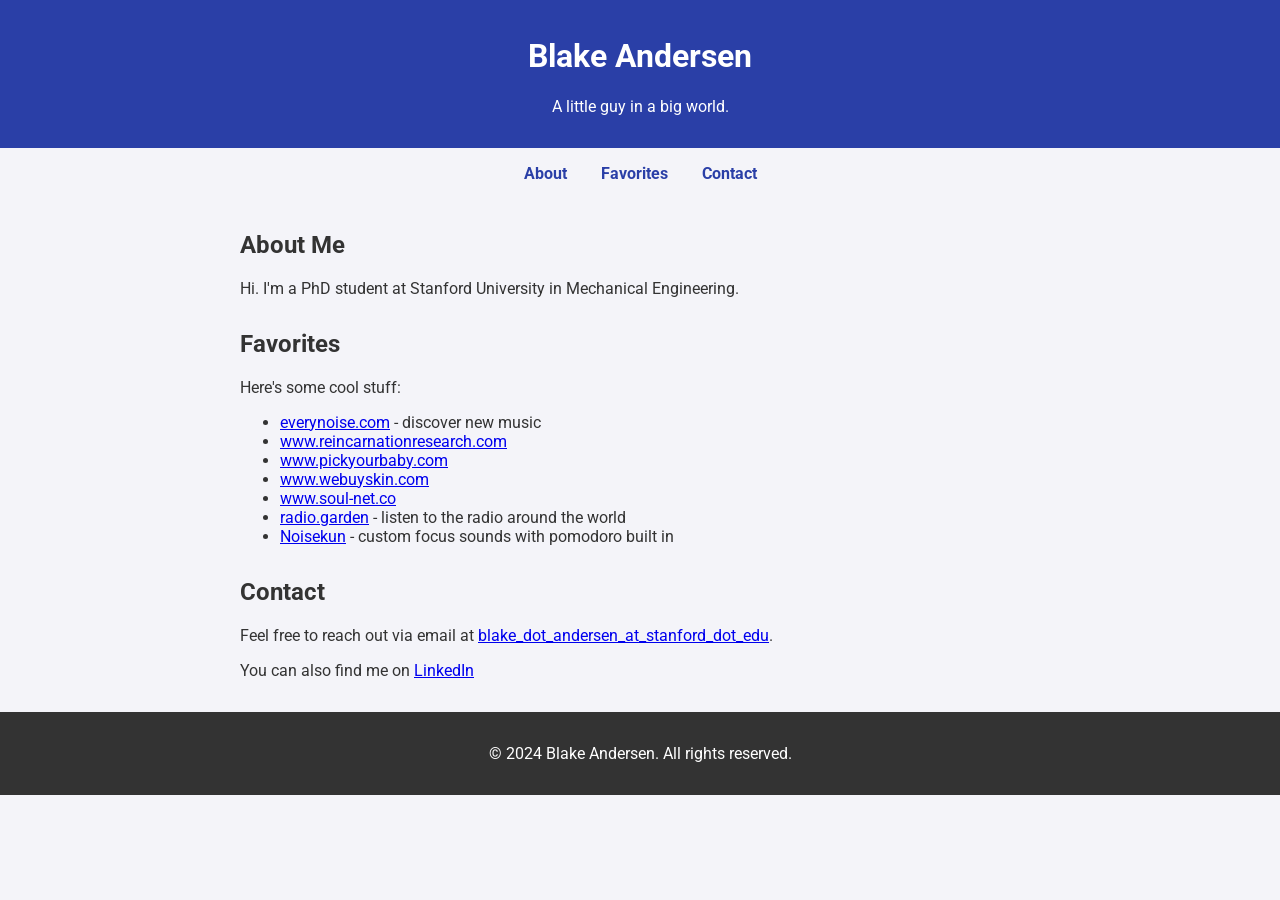
==== index.html @ a46c6d50 ":Merge branch 'main' of https://github.com/blandersen/blandersen.github.io" ====
<!DOCTYPE html>
<html lang="en">
<head>
    <meta charset="UTF-8">
    <meta name="viewport" content="width=device-width, initial-scale=1.0">
    <title>My Personal Website</title>
    <link href="https://fonts.googleapis.com/css2?family=Roboto:wght@400;700&display=swap" rel="stylesheet">
    <style>
        body {
            font-family: 'Roboto', sans-serif;
            margin: 0;
            padding: 0;
            background-color: #f4f4f9;
            color: #333;
        }
        header {
            background-color: #2a3fa7;
            color: white;
            padding: 1em 0;
            text-align: center;
        }
        nav {
            margin: 0;
            text-align: center;
            padding: 1em 0;
        }
        nav a {
            margin: 0 15px;
            text-decoration: none;
            color: #2a3fa7;
            font-weight: bold;
        }
        nav a:hover {
            text-decoration: underline;
        }
        section {
            max-width: 800px;
            margin: 2em auto;
            padding: 0 1em;
        }
        footer {
            text-align: center;
            padding: 1em 0;
            background-color: #333;
            color: white;
            position: relative;
            bottom: 0;
            width: 100%;
        }
    </style>
</head>
<body>
    <header>
        <h1>Blake Andersen</h1>
        <p>A little guy in a big world.</p>
    </header>
    <nav>
        <a href="#about">About</a>
        <a href="#favorites">Favorites</a>
        <a href="#contact">Contact</a>
    </nav>
    <section id="about">
        <h2>About Me</h2>
        <p>Hi. I'm a PhD student at Stanford University in Mechanical Engineering.</p>
    </section>
    <section id="favorites">
        <h2>Favorites</h2>
        <p>Here's some cool stuff:</p>
        <ul>
            <li><a href="https://everynoise.com/">everynoise.com</a> - discover new music</li>
            <li><a href="https://www.reincarnationresearch.com/">www.reincarnationresearch.com</a> </li>
            <li><a href="https://www.pickyourbaby.com/">www.pickyourbaby.com</a> </li>
            <li><a href="https://www.webuyskin.com/">www.webuyskin.com</a> </li>
            <li><a href="https://www.soul-net.co/">www.soul-net.co</a> </li>
            <li><a href="https://radio.garden/">radio.garden</a> - listen to the radio around the world</li>
            <li><a href="https://noisekun.com//">Noisekun</a> - custom focus sounds with pomodoro built in</li>
        </ul>
    </section>
    <section id="contact">
        <h2>Contact</h2>
        <p>Feel free to reach out via email at <a href="mailto:blake.andersen@stanford.edu">blake_dot_andersen_at_stanford_dot_edu</a>.</p>
        <p>You can also find me on <a href="https://www.linkedin.com/in/blake-c-andersen">LinkedIn</a></p>
    </section>
    <footer>
        <p>&copy; 2024 Blake Andersen. All rights reserved.</p>
    </footer>
</body>
</html>
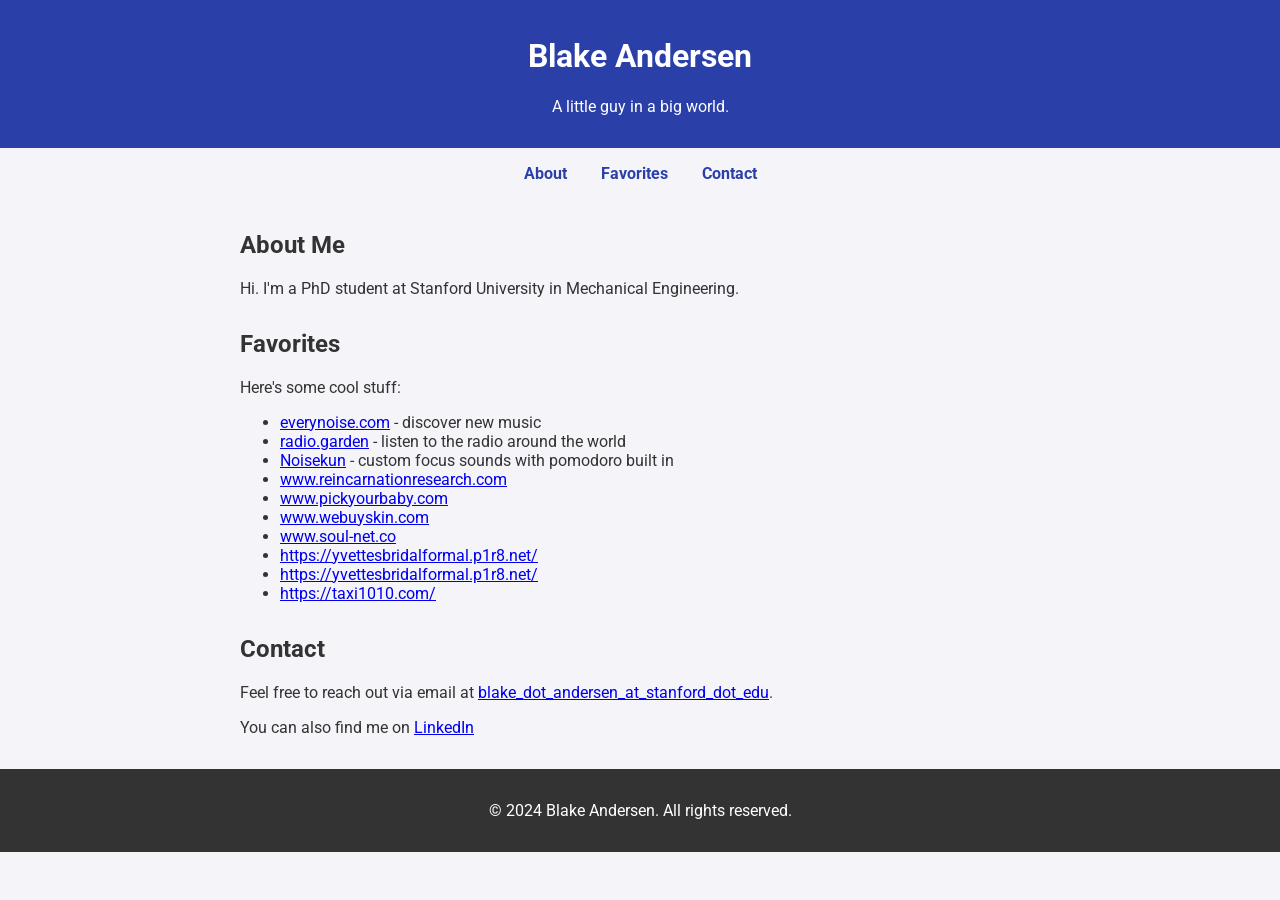
==== commit 8a900406: "more sites" ====
--- a/index.html
+++ b/index.html
@@ -68,12 +68,15 @@
         <p>Here's some cool stuff:</p>
         <ul>
             <li><a href="https://everynoise.com/">everynoise.com</a> - discover new music</li>
+            <li><a href="https://radio.garden/">radio.garden</a> - listen to the radio around the world</li>
+            <li><a href="https://noisekun.com//">Noisekun</a> - custom focus sounds with pomodoro built in</li>
             <li><a href="https://www.reincarnationresearch.com/">www.reincarnationresearch.com</a> </li>
             <li><a href="https://www.pickyourbaby.com/">www.pickyourbaby.com</a> </li>
             <li><a href="https://www.webuyskin.com/">www.webuyskin.com</a> </li>
             <li><a href="https://www.soul-net.co/">www.soul-net.co</a> </li>
-            <li><a href="https://radio.garden/">radio.garden</a> - listen to the radio around the world</li>
-            <li><a href="https://noisekun.com//">Noisekun</a> - custom focus sounds with pomodoro built in</li>
+            <li><a href="https://yvettesbridalformal.p1r8.net/">https://yvettesbridalformal.p1r8.net/</a> </li>
+            <li><a href="https://yvettesbridalformal.p1r8.net/">https://yvettesbridalformal.p1r8.net/</a> </li>
+            <li><a href="https://taxi1010.com/">https://taxi1010.com/</a> </li>
         </ul>
     </section>
     <section id="contact">
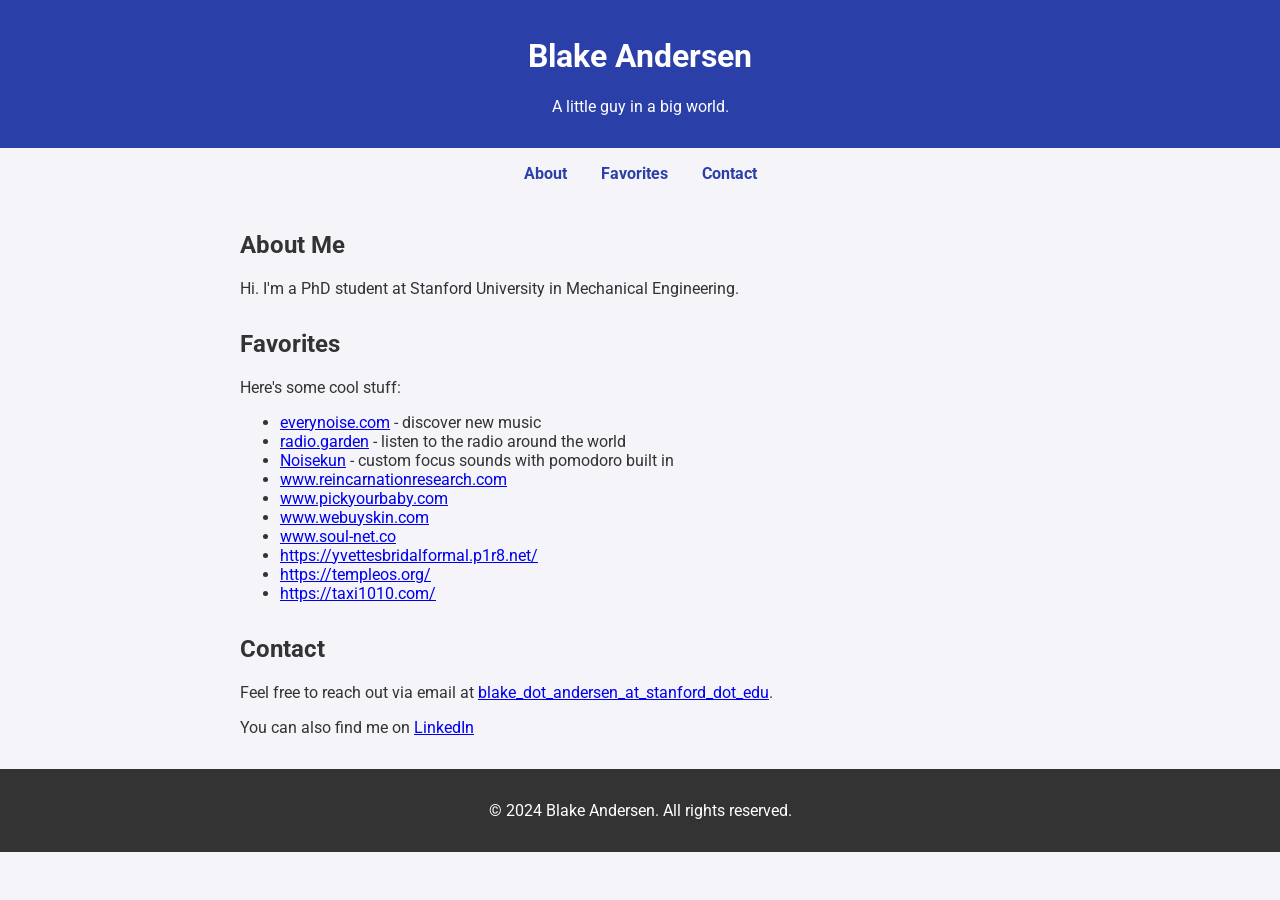
==== commit 9b0f9a7a: "another site" ====
--- a/index.html
+++ b/index.html
@@ -75,7 +75,7 @@
             <li><a href="https://www.webuyskin.com/">www.webuyskin.com</a> </li>
             <li><a href="https://www.soul-net.co/">www.soul-net.co</a> </li>
             <li><a href="https://yvettesbridalformal.p1r8.net/">https://yvettesbridalformal.p1r8.net/</a> </li>
-            <li><a href="https://yvettesbridalformal.p1r8.net/">https://yvettesbridalformal.p1r8.net/</a> </li>
+            <li><a href="https://templeos.org/">https://templeos.org/</a> </li>
             <li><a href="https://taxi1010.com/">https://taxi1010.com/</a> </li>
         </ul>
     </section>
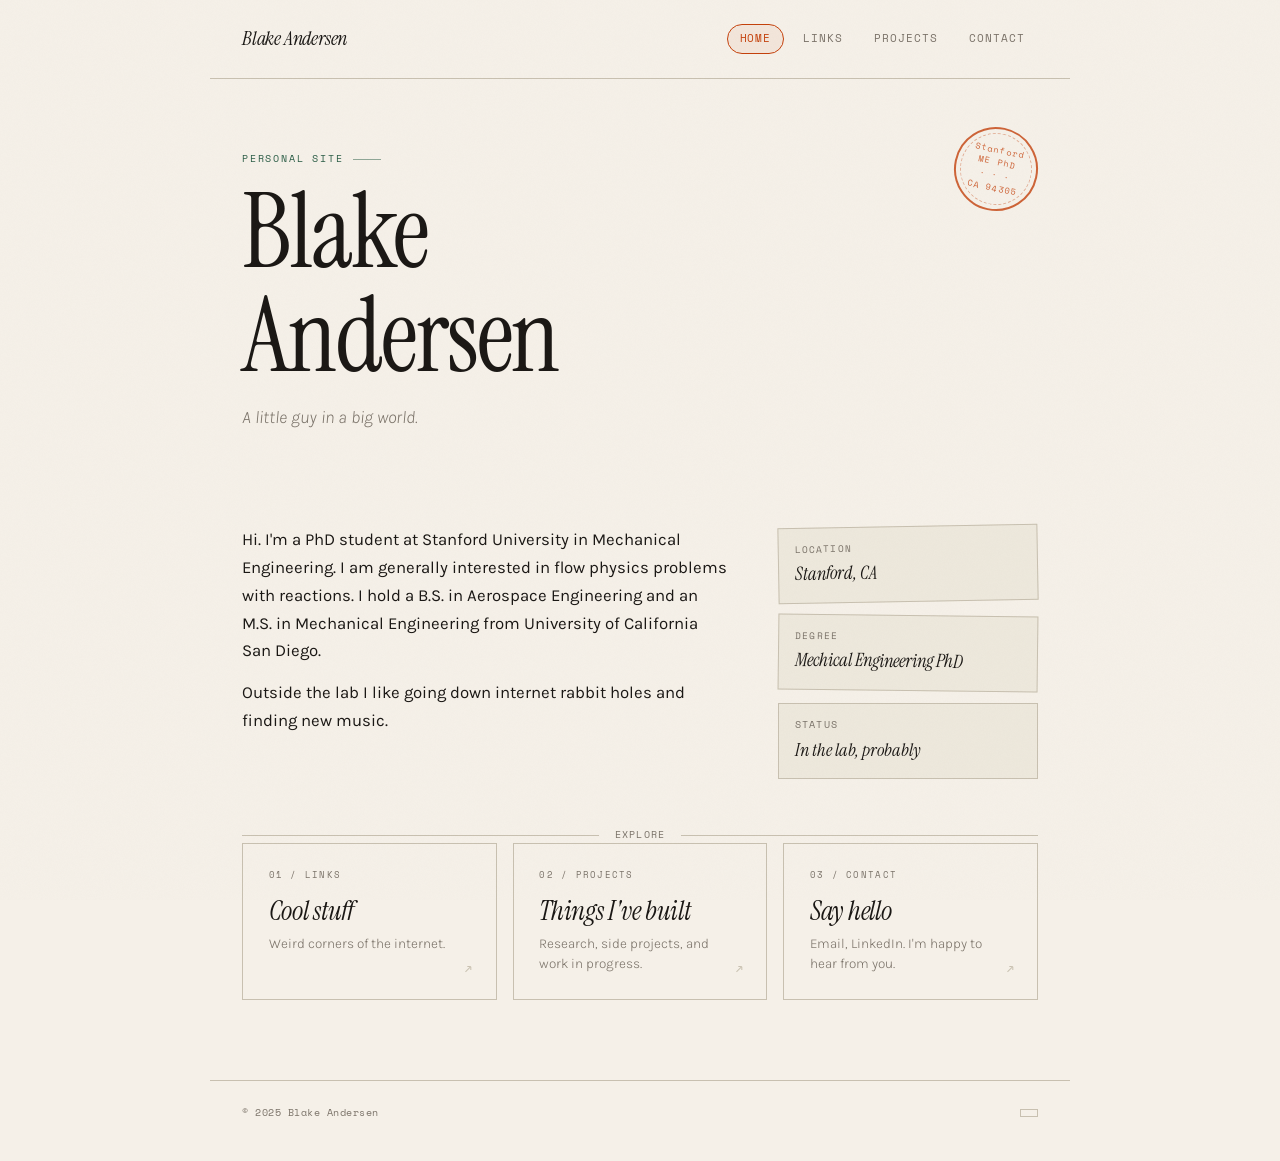
==== commit 8e61ebd0: "major rehaul" ====
--- a/index.html
+++ b/index.html
@@ -1,91 +1,260 @@
 <!DOCTYPE html>
 <html lang="en">
 <head>
-    <meta charset="UTF-8">
-    <meta name="viewport" content="width=device-width, initial-scale=1.0">
-    <title>My Personal Website</title>
-    <link href="https://fonts.googleapis.com/css2?family=Roboto:wght@400;700&display=swap" rel="stylesheet">
-    <style>
-        body {
-            font-family: 'Roboto', sans-serif;
-            margin: 0;
-            padding: 0;
-            background-color: #f4f4f9;
-            color: #333;
-        }
-        header {
-            background-color: #2a3fa7;
-            color: white;
-            padding: 1em 0;
-            text-align: center;
-        }
-        nav {
-            margin: 0;
-            text-align: center;
-            padding: 1em 0;
-        }
-        nav a {
-            margin: 0 15px;
-            text-decoration: none;
-            color: #2a3fa7;
-            font-weight: bold;
-        }
-        nav a:hover {
-            text-decoration: underline;
-        }
-        section {
-            max-width: 800px;
-            margin: 2em auto;
-            padding: 0 1em;
-        }
-        footer {
-            text-align: center;
-            padding: 1em 0;
-            background-color: #333;
-            color: white;
-            position: relative;
-            bottom: 0;
-            width: 100%;
-        }
-    </style>
+<meta charset="UTF-8">
+<meta name="viewport" content="width=device-width, initial-scale=1.0">
+<title>Blake Andersen</title>
+<link rel="preconnect" href="https://fonts.googleapis.com">
+<link rel="preconnect" href="https://fonts.gstatic.com" crossorigin>
+<link href="https://fonts.googleapis.com/css2?family=Instrument+Serif:ital@0;1&family=Karla:ital,wght@0,300;0,400;0,700;1,300;1,400&family=Space+Mono:ital,wght@0,400;0,700;1,400&display=swap" rel="stylesheet">
+<link rel="stylesheet" href="style.css">
+<style>
+  /* ── HOME-SPECIFIC ── */
+  .hero {
+    max-width: 860px;
+    margin: 0 auto;
+    padding: 4.5rem 2rem 3rem;
+    position: relative;
+  }
+
+  .stamp {
+    position: absolute;
+    top: 3rem;
+    right: 2rem;
+    width: 84px;
+    height: 84px;
+    border: 2.5px solid var(--accent);
+    border-radius: 50%;
+    display: flex;
+    align-items: center;
+    justify-content: center;
+    text-align: center;
+    font-family: 'Space Mono', monospace;
+    font-size: 8.5px;
+    color: var(--accent);
+    transform: rotate(12deg);
+    opacity: 0.8;
+    line-height: 1.5;
+    padding: 10px;
+    letter-spacing: 0.04em;
+  }
+  .stamp::after {
+    content: '';
+    position: absolute;
+    inset: 4px;
+    border: 1px dashed var(--accent);
+    border-radius: 50%;
+    opacity: 0.45;
+  }
+
+  .hero-name {
+    font-size: clamp(3.5rem, 9vw, 6.5rem);
+    margin-bottom: 1rem;
+  }
+
+  .hero-tagline {
+    font-family: 'Karla', sans-serif;
+    font-size: 1.1rem;
+    color: var(--muted);
+    font-style: italic;
+    font-weight: 300;
+    max-width: 360px;
+    margin-bottom: 3rem;
+    line-height: 1.5;
+  }
+
+  /* Page cards grid */
+  .page-grid {
+    max-width: 860px;
+    margin: 0 auto;
+    padding: 0 2rem 5rem;
+    display: grid;
+    grid-template-columns: repeat(auto-fit, minmax(220px, 1fr));
+    gap: 1rem;
+  }
+
+  .page-card {
+    display: block;
+    text-decoration: none;
+    color: var(--ink);
+    border: 1.5px solid var(--rule);
+    padding: 1.5rem 1.6rem;
+    transition: all 0.2s ease;
+    position: relative;
+    overflow: hidden;
+    background: transparent;
+  }
+
+  .page-card::after {
+    content: '↗';
+    position: absolute;
+    bottom: 1.2rem;
+    right: 1.4rem;
+    font-family: 'Space Mono', monospace;
+    font-size: 14px;
+    color: var(--rule);
+    transition: all 0.2s ease;
+  }
+
+  .page-card:hover {
+    border-color: var(--accent);
+    background: rgba(196,64,10,0.04);
+  }
+
+  .page-card:hover::after { color: var(--accent); transform: translate(2px, -2px); }
+
+  .pc-num {
+    font-family: 'Space Mono', monospace;
+    font-size: 9px;
+    letter-spacing: 0.14em;
+    color: var(--muted);
+    text-transform: uppercase;
+    margin-bottom: 0.8rem;
+    display: block;
+  }
+
+  .pc-title {
+    font-family: 'Instrument Serif', serif;
+    font-size: 1.7rem;
+    font-style: italic;
+    line-height: 1.1;
+    letter-spacing: -0.01em;
+    display: block;
+    margin-bottom: 0.5rem;
+  }
+
+  .pc-desc {
+    font-size: 0.85rem;
+    color: var(--muted);
+    font-weight: 300;
+    line-height: 1.5;
+    padding-right: 1.5rem;
+  }
+
+  /* About blurb on homepage */
+  .home-about {
+    max-width: 860px;
+    margin: 0 auto;
+    padding: 0 2rem 0;
+    display: grid;
+    grid-template-columns: 1fr 260px;
+    gap: 3rem;
+    align-items: start;
+    margin-bottom: 3rem;
+  }
+
+  @media (max-width: 640px) {
+    .home-about { grid-template-columns: 1fr; gap: 1.5rem; }
+    .stamp { display: none; }
+    .page-grid { grid-template-columns: 1fr 1fr; }
+  }
+  @media (max-width: 420px) {
+    .page-grid { grid-template-columns: 1fr; }
+  }
+
+  .home-about p {
+    font-size: 1.05rem;
+    color: var(--ink);
+    margin-bottom: 0.9rem;
+    max-width: 500px;
+  }
+  .home-about p:last-child { margin-bottom: 0; }
+
+  .info-stack {
+    display: flex;
+    flex-direction: column;
+    gap: 0.8rem;
+  }
+
+  .info-chip {
+    border: 1px solid var(--rule);
+    background: var(--paper2);
+    padding: 0.8rem 1rem;
+    display: flex;
+    flex-direction: column;
+    gap: 2px;
+  }
+
+  .chip-label {
+    font-family: 'Space Mono', monospace;
+    font-size: 9.5px;
+    letter-spacing: 0.12em;
+    text-transform: uppercase;
+    color: var(--muted);
+  }
+
+  .chip-value {
+    font-family: 'Instrument Serif', serif;
+    font-size: 1.15rem;
+    font-style: italic;
+    color: var(--ink);
+  }
+</style>
 </head>
 <body>
-    <header>
-        <h1>Blake Andersen</h1>
-        <p>A little guy in a big world.</p>
-    </header>
-    <nav>
-        <a href="#about">About</a>
-        <a href="#favorites">Favorites</a>
-        <a href="#contact">Contact</a>
-    </nav>
-    <section id="about">
-        <h2>About Me</h2>
-        <p>Hi. I'm a PhD student at Stanford University in Mechanical Engineering.</p>
-    </section>
-    <section id="favorites">
-        <h2>Favorites</h2>
-        <p>Here's some cool stuff:</p>
-        <ul>
-            <li><a href="https://everynoise.com/">everynoise.com</a> - discover new music</li>
-            <li><a href="https://radio.garden/">radio.garden</a> - listen to the radio around the world</li>
-            <li><a href="https://noisekun.com//">Noisekun</a> - custom focus sounds with pomodoro built in</li>
-            <li><a href="https://www.reincarnationresearch.com/">www.reincarnationresearch.com</a> </li>
-            <li><a href="https://www.pickyourbaby.com/">www.pickyourbaby.com</a> </li>
-            <li><a href="https://www.webuyskin.com/">www.webuyskin.com</a> </li>
-            <li><a href="https://www.soul-net.co/">www.soul-net.co</a> </li>
-            <li><a href="https://yvettesbridalformal.p1r8.net/">https://yvettesbridalformal.p1r8.net/</a> </li>
-            <li><a href="https://templeos.org/">https://templeos.org/</a> </li>
-            <li><a href="https://taxi1010.com/">https://taxi1010.com/</a> </li>
-        </ul>
-    </section>
-    <section id="contact">
-        <h2>Contact</h2>
-        <p>Feel free to reach out via email at <a href="mailto:blake.andersen@stanford.edu">blake_dot_andersen_at_stanford_dot_edu</a>.</p>
-        <p>You can also find me on <a href="https://www.linkedin.com/in/blake-c-andersen">LinkedIn</a></p>
-    </section>
-    <footer>
-        <p>&copy; 2024 Blake Andersen. All rights reserved.</p>
-    </footer>
+
+<nav class="site-nav animate">
+  <a class="nav-logo" href="index.html">Blake Andersen</a>
+  <div class="nav-links">
+    <a href="index.html" class="active">Home</a>
+    <a href="links.html">Links</a>
+    <a href="projects.html">Projects</a>
+    <a href="contact.html">Contact</a>
+  </div>
+</nav>
+
+<div class="hero animate d1">
+  <div class="stamp">Stanford<br>ME PhD<br>· · ·<br>CA 94305</div>
+  <p class="eyebrow">Personal site</p>
+  <h1 class="hero-name">Blake<br>Andersen</h1>
+  <p class="hero-tagline">A little guy in a big world.</p>
+</div>
+
+<div class="home-about animate d2">
+  <div>
+	  <p>Hi. I'm a PhD student at Stanford University in Mechanical Engineering. I am generally interested in flow physics problems with reactions. I hold a B.S. in Aerospace Engineering and an M.S. in Mechanical Engineering from University of California San Diego.</p>
+    <p>Outside the lab I like going down internet rabbit holes and finding new music.</p>
+  </div>
+  <div class="info-stack">
+    <div class="info-chip card--tilted">
+      <span class="chip-label">Location</span>
+      <span class="chip-value">Stanford, CA</span>
+    </div>
+    <div class="info-chip card--tilted2">
+      <span class="chip-label">Degree</span>
+      <span class="chip-value">Mechical Engineering PhD</span>
+    </div>
+    <div class="info-chip">
+      <span class="chip-label">Status</span>
+      <span class="chip-value">In the lab, probably</span>
+    </div>
+  </div>
+</div>
+
+<div class="divider animate d3"><span>Explore</span></div>
+
+<div class="page-grid animate d4">
+  <a class="page-card" href="links.html">
+    <span class="pc-num">01 / Links</span>
+    <span class="pc-title">Cool stuff</span>
+    <p class="pc-desc">Weird corners of the internet.</p>
+  </a>
+  <a class="page-card" href="projects.html">
+    <span class="pc-num">02 / Projects</span>
+    <span class="pc-title">Things I've built</span>
+    <p class="pc-desc">Research, side projects, and work in progress.</p>
+  </a>
+  <a class="page-card" href="contact.html">
+    <span class="pc-num">03 / Contact</span>
+    <span class="pc-title">Say hello</span>
+    <p class="pc-desc">Email, LinkedIn. I'm happy to hear from you.</p>
+  </a>
+</div>
+
+<footer class="animate d5">
+  <p>© 2025 Blake Andersen</p>
+  <span class="footer-badge"></span>
+</footer>
+
 </body>
 </html>
--- a/style.css
+++ b/style.css
@@ -0,0 +1,278 @@
+*, *::before, *::after { box-sizing: border-box; margin: 0; padding: 0; }
+
+:root {
+  --ink: #1a1714;
+  --paper: #f5f0e8;
+  --paper2: #ede8dc;
+  --accent: #c4400a;
+  --accent2: #2a5c45;
+  --muted: #7a7268;
+  --rule: #c8c0b0;
+}
+
+html { scroll-behavior: smooth; }
+
+body {
+  background: var(--paper);
+  color: var(--ink);
+  font-family: 'Karla', sans-serif;
+  font-size: 17px;
+  line-height: 1.65;
+  min-height: 100vh;
+  overflow-x: hidden;
+}
+
+/* Grain */
+body::before {
+  content: '';
+  position: fixed;
+  inset: 0;
+  background-image: url("data:image/svg+xml,%3Csvg viewBox='0 0 256 256' xmlns='http://www.w3.org/2000/svg'%3E%3Cfilter id='n'%3E%3CfeTurbulence type='fractalNoise' baseFrequency='0.9' numOctaves='4' stitchTiles='stitch'/%3E%3C/filter%3E%3Crect width='100%25' height='100%25' filter='url(%23n)' opacity='0.035'/%3E%3C/svg%3E");
+  background-size: 200px 200px;
+  pointer-events: none;
+  z-index: 999;
+  opacity: 0.6;
+}
+
+/* ── NAV ── */
+.site-nav {
+  max-width: 860px;
+  margin: 0 auto;
+  padding: 1.4rem 2rem;
+  display: flex;
+  align-items: center;
+  justify-content: space-between;
+  border-bottom: 1px solid var(--rule);
+}
+
+.nav-logo {
+  font-family: 'Instrument Serif', serif;
+  font-size: 1.25rem;
+  font-style: italic;
+  color: var(--ink);
+  text-decoration: none;
+  letter-spacing: -0.01em;
+}
+
+.nav-logo:hover { color: var(--accent); }
+
+.nav-links {
+  display: flex;
+  gap: 0.35rem;
+  align-items: center;
+}
+
+.nav-links a {
+  font-family: 'Space Mono', monospace;
+  font-size: 10.5px;
+  letter-spacing: 0.09em;
+  text-transform: uppercase;
+  text-decoration: none;
+  color: var(--muted);
+  padding: 5px 12px;
+  border-radius: 100px;
+  transition: all 0.18s ease;
+  border: 1.5px solid transparent;
+}
+
+.nav-links a:hover {
+  color: var(--ink);
+  border-color: var(--rule);
+}
+
+.nav-links a.active {
+  color: var(--accent);
+  border-color: var(--accent);
+  background: rgba(196,64,10,0.06);
+}
+
+/* ── PAGE HEADER ── */
+.page-header {
+  max-width: 860px;
+  margin: 0 auto;
+  padding: 3.5rem 2rem 2rem;
+}
+
+.eyebrow {
+  font-family: 'Space Mono', monospace;
+  font-size: 10px;
+  letter-spacing: 0.18em;
+  text-transform: uppercase;
+  color: var(--accent2);
+  display: flex;
+  align-items: center;
+  gap: 0.6rem;
+  margin-bottom: 0.8rem;
+}
+
+.eyebrow::after {
+  content: '';
+  flex: 0 0 28px;
+  height: 1px;
+  background: var(--accent2);
+  opacity: 0.5;
+}
+
+h1 {
+  font-family: 'Instrument Serif', serif;
+  font-weight: 400;
+  line-height: 1;
+  letter-spacing: -0.02em;
+  color: var(--ink);
+}
+
+h1 em { font-style: italic; color: var(--accent); }
+
+.page-intro {
+  font-size: 1rem;
+  color: var(--muted);
+  font-style: italic;
+  font-weight: 300;
+  max-width: 480px;
+  margin-top: 1rem;
+  line-height: 1.6;
+}
+
+/* ── MAIN CONTENT ── */
+.page-content {
+  max-width: 860px;
+  margin: 0 auto;
+  padding: 2.5rem 2rem 5rem;
+}
+
+/* ── DIVIDER ── */
+.divider {
+  display: flex;
+  align-items: center;
+  gap: 1rem;
+  max-width: 860px;
+  margin: 0 auto;
+  padding: 0 2rem;
+}
+.divider::before, .divider::after { content: ''; flex: 1; height: 1px; background: var(--rule); }
+.divider span {
+  font-family: 'Space Mono', monospace;
+  font-size: 10px;
+  color: var(--muted);
+  letter-spacing: 0.12em;
+  text-transform: uppercase;
+  white-space: nowrap;
+}
+
+/* ── FOOTER ── */
+footer {
+  max-width: 860px;
+  margin: 0 auto;
+  padding: 1.5rem 2rem 2.5rem;
+  display: flex;
+  justify-content: space-between;
+  align-items: center;
+  border-top: 1px solid var(--rule);
+  flex-wrap: wrap;
+  gap: 0.5rem;
+}
+
+footer p {
+  font-family: 'Space Mono', monospace;
+  font-size: 10px;
+  color: var(--muted);
+  letter-spacing: 0.05em;
+}
+
+.footer-badge {
+  font-family: 'Space Mono', monospace;
+  font-size: 9px;
+  color: var(--muted);
+  border: 1px solid var(--rule);
+  padding: 3px 8px;
+  letter-spacing: 0.06em;
+}
+
+/* ── CARDS ── */
+.card {
+  background: var(--paper2);
+  border: 1px solid var(--rule);
+  padding: 1.4rem 1.6rem;
+  position: relative;
+}
+
+.card--tilted { transform: rotate(-1deg); }
+.card--tilted2 { transform: rotate(0.7deg); }
+
+.card-title {
+  font-family: 'Space Mono', monospace;
+  font-size: 10px;
+  letter-spacing: 0.14em;
+  text-transform: uppercase;
+  color: var(--muted);
+  margin-bottom: 0.7rem;
+}
+
+/* ── TAGS ── */
+.tag {
+  display: inline-block;
+  font-family: 'Space Mono', monospace;
+  font-size: 9px;
+  letter-spacing: 0.06em;
+  text-transform: uppercase;
+  padding: 2px 7px;
+  border: 1px solid currentColor;
+  border-radius: 2px;
+  margin-left: 7px;
+  vertical-align: middle;
+  position: relative;
+  top: -1px;
+}
+.tag--weird { color: var(--accent); }
+.tag--cool { color: var(--accent2); }
+.tag--wip { color: var(--muted); }
+
+/* ── LINK LIST (used on links page) ── */
+.link-list { list-style: none; }
+.link-list li {
+  border-top: 1px solid var(--rule);
+  padding: 0.9rem 0;
+  display: flex;
+  align-items: baseline;
+  gap: 1rem;
+}
+.link-list li:last-child { border-bottom: 1px solid var(--rule); }
+.link-num {
+  font-family: 'Space Mono', monospace;
+  font-size: 10px;
+  color: var(--muted);
+  min-width: 22px;
+}
+.link-content { flex: 1; }
+.link-main {
+  font-family: 'Instrument Serif', serif;
+  font-size: 1.3rem;
+  font-style: italic;
+  color: var(--ink);
+  text-decoration: none;
+  letter-spacing: -0.01em;
+  display: block;
+  transition: color 0.15s;
+}
+.link-main:hover { color: var(--accent); }
+.link-desc { font-size: 0.85rem; color: var(--muted); font-weight: 300; margin-top: 1px; }
+.link-arrow { font-size: 0.85rem; color: var(--rule); font-family: 'Space Mono', monospace; transition: color 0.15s; }
+.link-list li:hover .link-arrow { color: var(--accent); }
+
+/* ── ANIMATIONS ── */
+@keyframes fadeUp {
+  from { opacity: 0; transform: translateY(14px); }
+  to   { opacity: 1; transform: translateY(0); }
+}
+.animate { animation: fadeUp 0.5s ease both; }
+.d1 { animation-delay: 0.07s; }
+.d2 { animation-delay: 0.14s; }
+.d3 { animation-delay: 0.21s; }
+.d4 { animation-delay: 0.28s; }
+.d5 { animation-delay: 0.35s; }
+
+/* ── RESPONSIVE ── */
+@media (max-width: 600px) {
+  .nav-links a span { display: none; }
+  h1 { font-size: 2.8rem !important; }
+}
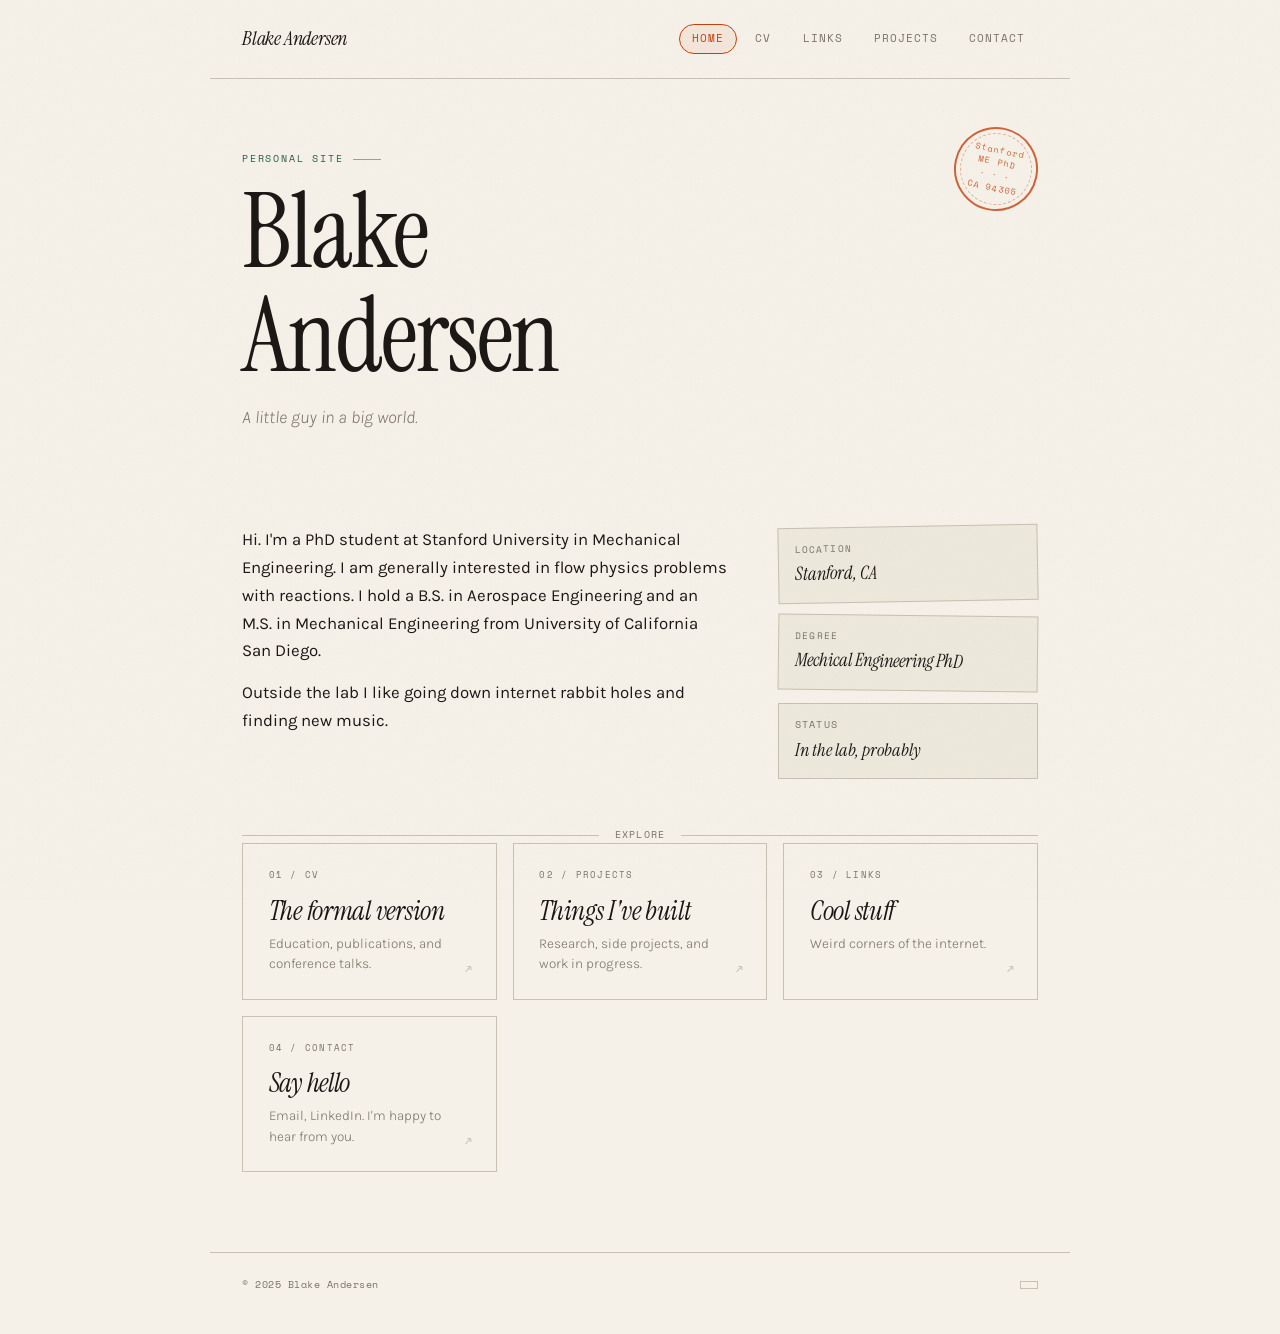
==== commit c0979ae3: "Add CV page with education, publications, and conferences Add cv.html with education, publications, " ====
--- a/index.html
+++ b/index.html
@@ -197,6 +197,7 @@
   <a class="nav-logo" href="index.html">Blake Andersen</a>
   <div class="nav-links">
     <a href="index.html" class="active">Home</a>
+    <a href="cv.html">CV</a>
     <a href="links.html">Links</a>
     <a href="projects.html">Projects</a>
     <a href="contact.html">Contact</a>
@@ -234,18 +235,23 @@
 <div class="divider animate d3"><span>Explore</span></div>
 
 <div class="page-grid animate d4">
-  <a class="page-card" href="links.html">
-    <span class="pc-num">01 / Links</span>
-    <span class="pc-title">Cool stuff</span>
-    <p class="pc-desc">Weird corners of the internet.</p>
+  <a class="page-card" href="cv.html">
+    <span class="pc-num">01 / CV</span>
+    <span class="pc-title">The formal version</span>
+    <p class="pc-desc">Education, publications, and conference talks.</p>
   </a>
   <a class="page-card" href="projects.html">
     <span class="pc-num">02 / Projects</span>
     <span class="pc-title">Things I've built</span>
     <p class="pc-desc">Research, side projects, and work in progress.</p>
   </a>
+  <a class="page-card" href="links.html">
+    <span class="pc-num">03 / Links</span>
+    <span class="pc-title">Cool stuff</span>
+    <p class="pc-desc">Weird corners of the internet.</p>
+  </a>
   <a class="page-card" href="contact.html">
-    <span class="pc-num">03 / Contact</span>
+    <span class="pc-num">04 / Contact</span>
     <span class="pc-title">Say hello</span>
     <p class="pc-desc">Email, LinkedIn. I'm happy to hear from you.</p>
   </a>
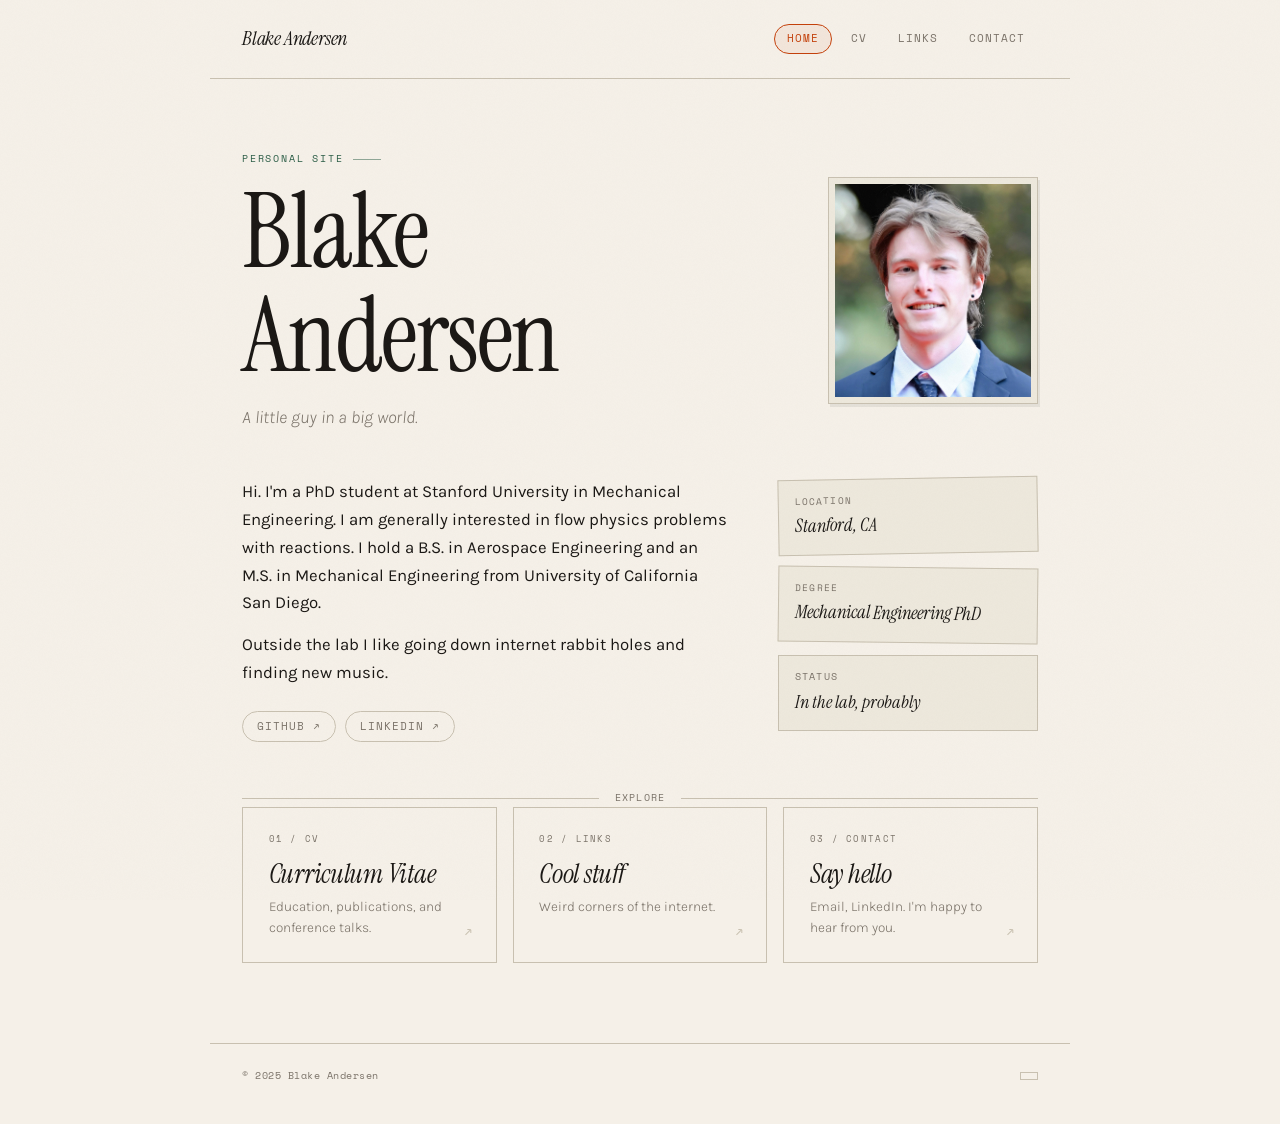
==== commit 22c143ab: "Add hero photo and social links; hide Projects page - Add portrait photo to the landing hero, beside" ====
--- a/index.html
+++ b/index.html
@@ -15,36 +15,38 @@
     margin: 0 auto;
     padding: 4.5rem 2rem 3rem;
     position: relative;
-  }
-
-  .stamp {
-    position: absolute;
-    top: 3rem;
-    right: 2rem;
-    width: 84px;
-    height: 84px;
-    border: 2.5px solid var(--accent);
-    border-radius: 50%;
     display: flex;
     align-items: center;
-    justify-content: center;
-    text-align: center;
-    font-family: 'Space Mono', monospace;
-    font-size: 8.5px;
+    gap: 2.5rem;
+  }
+  .hero-text { flex: 1 1 auto; min-width: 0; }
+  .hero-portrait {
+    flex: 0 0 auto;
+    width: clamp(150px, 24vw, 210px);
+    align-self: center;
+  }
+
+  .home-social {
+    display: flex;
+    gap: 0.6rem;
+    flex-wrap: wrap;
+    margin-top: 1.5rem;
+  }
+  .home-social a {
+    font-family: 'Space Mono', monospace;
+    font-size: 10.5px;
+    letter-spacing: 0.09em;
+    text-transform: uppercase;
+    text-decoration: none;
+    color: var(--muted);
+    padding: 6px 14px;
+    border: 1.5px solid var(--rule);
+    border-radius: 100px;
+    transition: all 0.18s ease;
+  }
+  .home-social a:hover {
     color: var(--accent);
-    transform: rotate(12deg);
-    opacity: 0.8;
-    line-height: 1.5;
-    padding: 10px;
-    letter-spacing: 0.04em;
-  }
-  .stamp::after {
-    content: '';
-    position: absolute;
-    inset: 4px;
-    border: 1px dashed var(--accent);
-    border-radius: 50%;
-    opacity: 0.45;
+    border-color: var(--accent);
   }
 
   .hero-name {
@@ -59,7 +61,7 @@
     font-style: italic;
     font-weight: 300;
     max-width: 360px;
-    margin-bottom: 3rem;
+    margin-bottom: 0;
     line-height: 1.5;
   }
 
@@ -144,8 +146,9 @@
   }
 
   @media (max-width: 640px) {
+    .hero { flex-direction: column; align-items: flex-start; gap: 1.5rem; }
+    .hero-portrait { width: clamp(150px, 45vw, 200px); }
     .home-about { grid-template-columns: 1fr; gap: 1.5rem; }
-    .stamp { display: none; }
     .page-grid { grid-template-columns: 1fr 1fr; }
   }
   @media (max-width: 420px) {
@@ -159,6 +162,20 @@
     max-width: 500px;
   }
   .home-about p:last-child { margin-bottom: 0; }
+
+  .portrait {
+    margin: 0;
+    border: 1px solid var(--rule);
+    background: var(--paper2);
+    padding: 6px;
+    line-height: 0;
+    box-shadow: 2px 3px 0 rgba(26,23,20,0.07);
+  }
+  .portrait img {
+    display: block;
+    width: 100%;
+    height: auto;
+  }
 
   .info-stack {
     display: flex;
@@ -199,22 +216,29 @@
     <a href="index.html" class="active">Home</a>
     <a href="cv.html">CV</a>
     <a href="links.html">Links</a>
-    <a href="projects.html">Projects</a>
     <a href="contact.html">Contact</a>
   </div>
 </nav>
 
 <div class="hero animate d1">
-  <div class="stamp">Stanford<br>ME PhD<br>· · ·<br>CA 94305</div>
-  <p class="eyebrow">Personal site</p>
-  <h1 class="hero-name">Blake<br>Andersen</h1>
-  <p class="hero-tagline">A little guy in a big world.</p>
+  <div class="hero-text">
+    <p class="eyebrow">Personal site</p>
+    <h1 class="hero-name">Blake<br>Andersen</h1>
+    <p class="hero-tagline">A little guy in a big world.</p>
+  </div>
+  <figure class="portrait hero-portrait">
+    <img src="blakie.jpeg" alt="Blake Andersen" loading="lazy">
+  </figure>
 </div>
 
 <div class="home-about animate d2">
   <div>
 	  <p>Hi. I'm a PhD student at Stanford University in Mechanical Engineering. I am generally interested in flow physics problems with reactions. I hold a B.S. in Aerospace Engineering and an M.S. in Mechanical Engineering from University of California San Diego.</p>
     <p>Outside the lab I like going down internet rabbit holes and finding new music.</p>
+    <div class="home-social">
+      <a href="https://github.com/blandersen/" target="_blank" rel="noopener">GitHub ↗</a>
+      <a href="https://www.linkedin.com/in/blake-c-andersen/" target="_blank" rel="noopener">LinkedIn ↗</a>
+    </div>
   </div>
   <div class="info-stack">
     <div class="info-chip card--tilted">
@@ -223,7 +247,7 @@
     </div>
     <div class="info-chip card--tilted2">
       <span class="chip-label">Degree</span>
-      <span class="chip-value">Mechical Engineering PhD</span>
+      <span class="chip-value">Mechanical Engineering PhD</span>
     </div>
     <div class="info-chip">
       <span class="chip-label">Status</span>
@@ -237,21 +261,16 @@
 <div class="page-grid animate d4">
   <a class="page-card" href="cv.html">
     <span class="pc-num">01 / CV</span>
-    <span class="pc-title">The formal version</span>
+    <span class="pc-title">Curriculum Vitae</span>
     <p class="pc-desc">Education, publications, and conference talks.</p>
   </a>
-  <a class="page-card" href="projects.html">
-    <span class="pc-num">02 / Projects</span>
-    <span class="pc-title">Things I've built</span>
-    <p class="pc-desc">Research, side projects, and work in progress.</p>
-  </a>
   <a class="page-card" href="links.html">
-    <span class="pc-num">03 / Links</span>
+    <span class="pc-num">02 / Links</span>
     <span class="pc-title">Cool stuff</span>
     <p class="pc-desc">Weird corners of the internet.</p>
   </a>
   <a class="page-card" href="contact.html">
-    <span class="pc-num">04 / Contact</span>
+    <span class="pc-num">03 / Contact</span>
     <span class="pc-title">Say hello</span>
     <p class="pc-desc">Email, LinkedIn. I'm happy to hear from you.</p>
   </a>
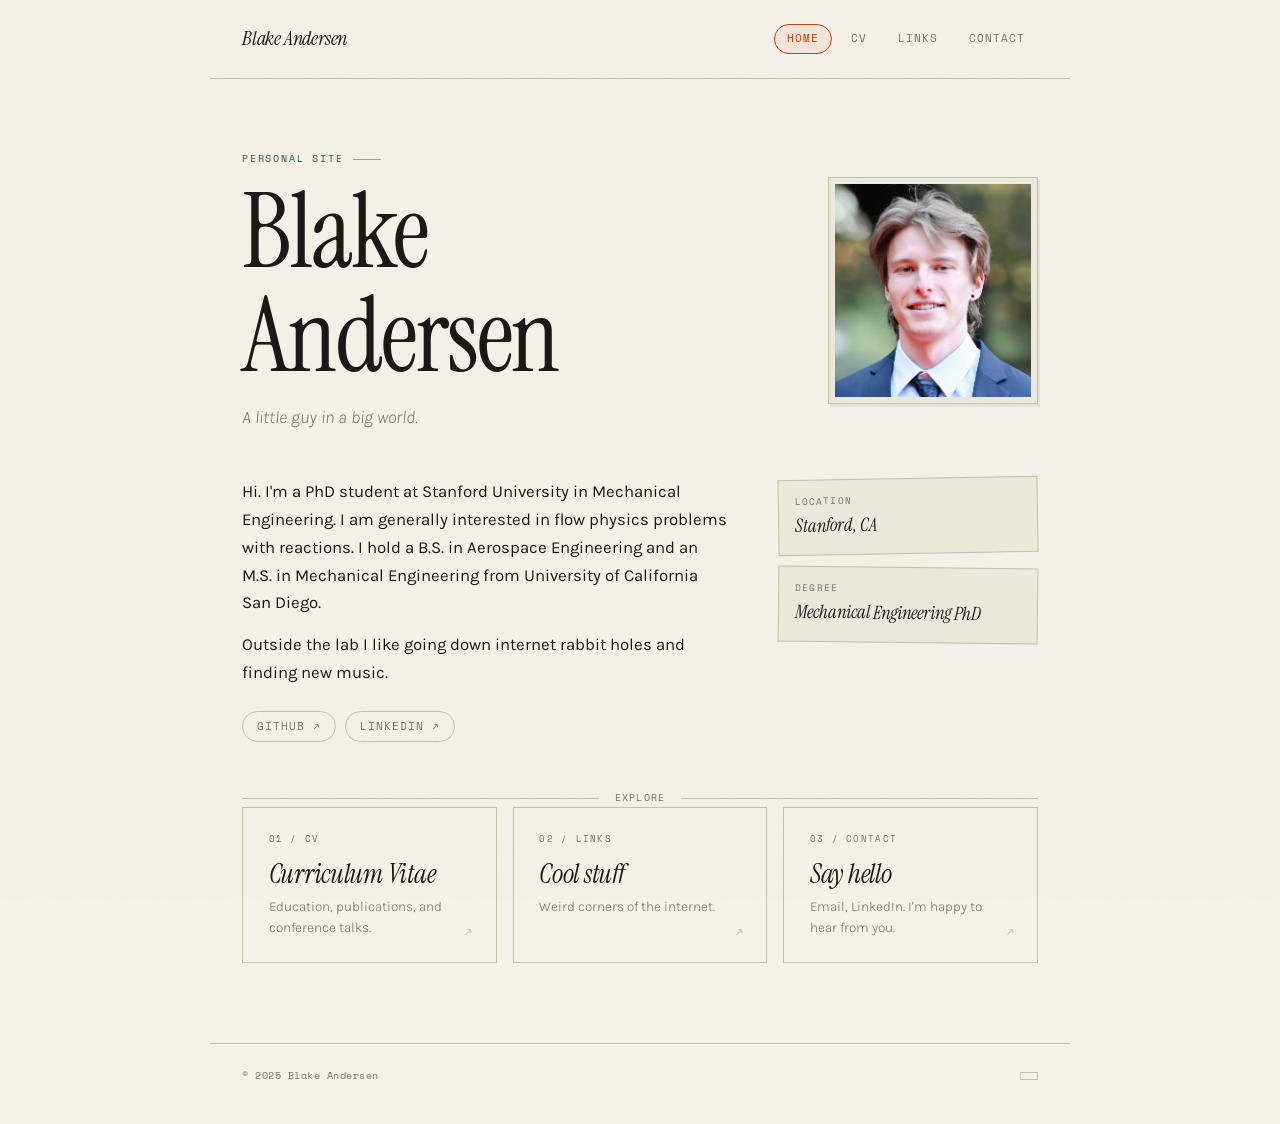
==== commit 1b1a1367: "Remove status info chip from index.html Removed the status info chip from the profile section." ====
--- a/index.html
+++ b/index.html
@@ -249,10 +249,6 @@
       <span class="chip-label">Degree</span>
       <span class="chip-value">Mechanical Engineering PhD</span>
     </div>
-    <div class="info-chip">
-      <span class="chip-label">Status</span>
-      <span class="chip-value">In the lab, probably</span>
-    </div>
   </div>
 </div>
 
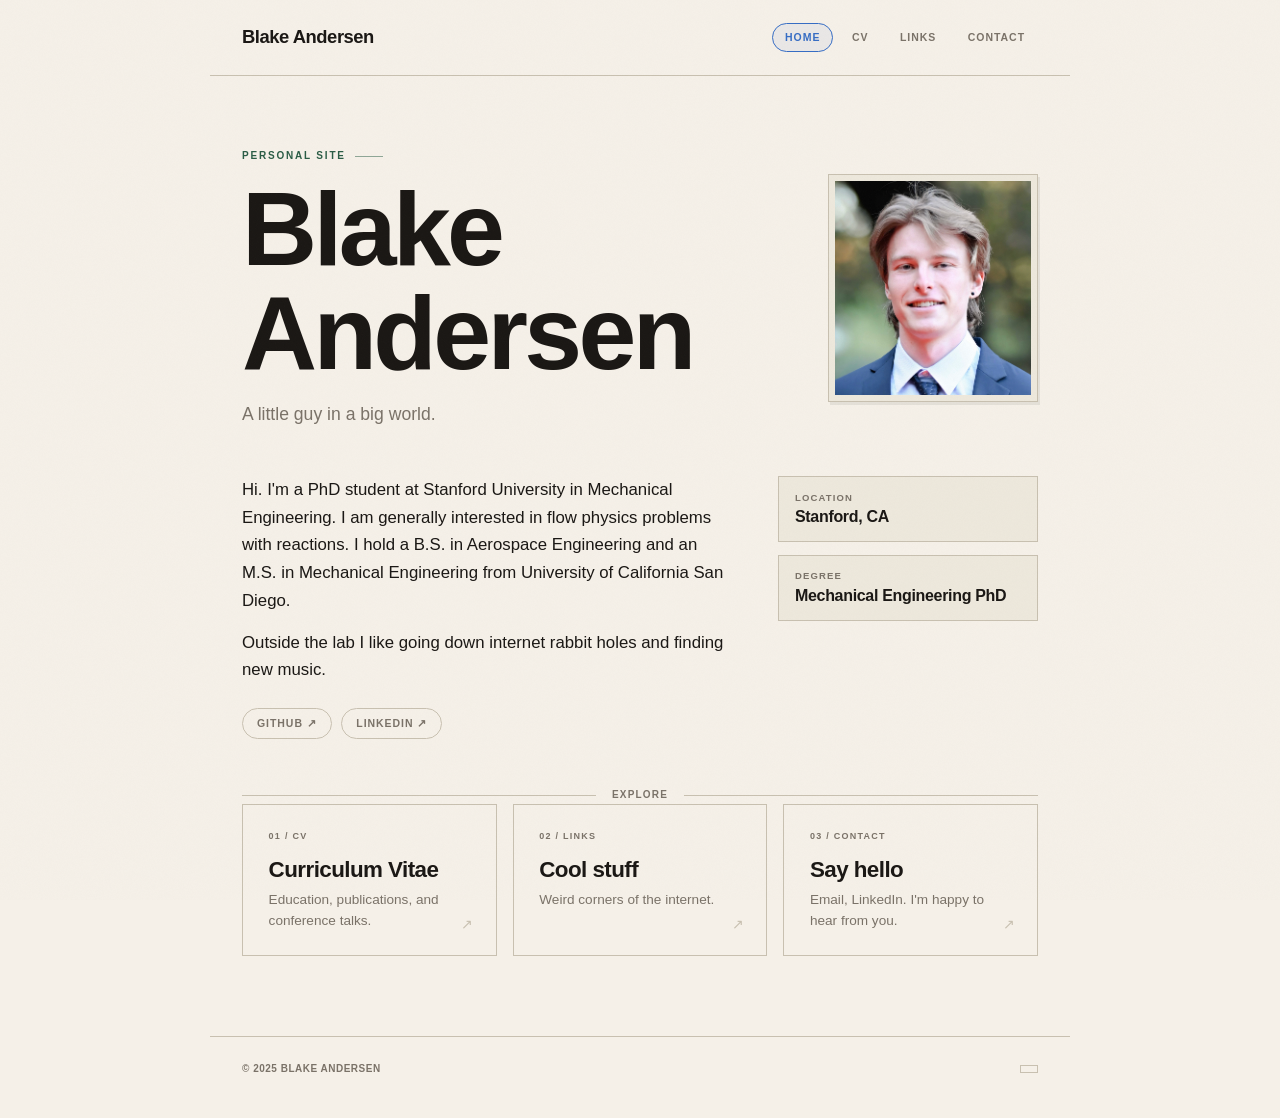
==== commit aa5d17db: "Switch accent to blue and typeset the site in Helvetica Replace the orange accent (#c4400a) with #35" ====
--- a/index.html
+++ b/index.html
@@ -4,9 +4,6 @@
 <meta charset="UTF-8">
 <meta name="viewport" content="width=device-width, initial-scale=1.0">
 <title>Blake Andersen</title>
-<link rel="preconnect" href="https://fonts.googleapis.com">
-<link rel="preconnect" href="https://fonts.gstatic.com" crossorigin>
-<link href="https://fonts.googleapis.com/css2?family=Instrument+Serif:ital@0;1&family=Karla:ital,wght@0,300;0,400;0,700;1,300;1,400&family=Space+Mono:ital,wght@0,400;0,700;1,400&display=swap" rel="stylesheet">
 <link rel="stylesheet" href="style.css">
 <style>
   /* ── HOME-SPECIFIC ── */
@@ -33,8 +30,9 @@
     margin-top: 1.5rem;
   }
   .home-social a {
-    font-family: 'Space Mono', monospace;
+    font-family: var(--sans);
     font-size: 10.5px;
+    font-weight: 700;
     letter-spacing: 0.09em;
     text-transform: uppercase;
     text-decoration: none;
@@ -55,11 +53,10 @@
   }
 
   .hero-tagline {
-    font-family: 'Karla', sans-serif;
+    font-family: var(--sans);
     font-size: 1.1rem;
     color: var(--muted);
-    font-style: italic;
-    font-weight: 300;
+    font-weight: 400;
     max-width: 360px;
     margin-bottom: 0;
     line-height: 1.5;
@@ -92,7 +89,7 @@
     position: absolute;
     bottom: 1.2rem;
     right: 1.4rem;
-    font-family: 'Space Mono', monospace;
+    font-family: var(--sans);
     font-size: 14px;
     color: var(--rule);
     transition: all 0.2s ease;
@@ -100,14 +97,15 @@
 
   .page-card:hover {
     border-color: var(--accent);
-    background: rgba(196,64,10,0.04);
+    background: rgba(53,108,196,0.04);
   }
 
   .page-card:hover::after { color: var(--accent); transform: translate(2px, -2px); }
 
   .pc-num {
-    font-family: 'Space Mono', monospace;
+    font-family: var(--sans);
     font-size: 9px;
+    font-weight: 700;
     letter-spacing: 0.14em;
     color: var(--muted);
     text-transform: uppercase;
@@ -116,11 +114,11 @@
   }
 
   .pc-title {
-    font-family: 'Instrument Serif', serif;
-    font-size: 1.7rem;
-    font-style: italic;
-    line-height: 1.1;
-    letter-spacing: -0.01em;
+    font-family: var(--sans);
+    font-size: 1.4rem;
+    font-weight: 700;
+    line-height: 1.15;
+    letter-spacing: -0.025em;
     display: block;
     margin-bottom: 0.5rem;
   }
@@ -128,7 +126,7 @@
   .pc-desc {
     font-size: 0.85rem;
     color: var(--muted);
-    font-weight: 300;
+    font-weight: 400;
     line-height: 1.5;
     padding-right: 1.5rem;
   }
@@ -193,17 +191,20 @@
   }
 
   .chip-label {
-    font-family: 'Space Mono', monospace;
+    font-family: var(--sans);
     font-size: 9.5px;
+    font-weight: 700;
     letter-spacing: 0.12em;
     text-transform: uppercase;
     color: var(--muted);
   }
 
   .chip-value {
-    font-family: 'Instrument Serif', serif;
-    font-size: 1.15rem;
-    font-style: italic;
+    font-family: var(--sans);
+    font-size: 1rem;
+    font-weight: 700;
+    letter-spacing: -0.02em;
+    line-height: 1.3;
     color: var(--ink);
   }
 </style>
@@ -241,11 +242,11 @@
     </div>
   </div>
   <div class="info-stack">
-    <div class="info-chip card--tilted">
+    <div class="info-chip">
       <span class="chip-label">Location</span>
       <span class="chip-value">Stanford, CA</span>
     </div>
-    <div class="info-chip card--tilted2">
+    <div class="info-chip">
       <span class="chip-label">Degree</span>
       <span class="chip-value">Mechanical Engineering PhD</span>
     </div>
--- a/style.css
+++ b/style.css
@@ -4,10 +4,12 @@
   --ink: #1a1714;
   --paper: #f5f0e8;
   --paper2: #ede8dc;
-  --accent: #c4400a;
+  --accent: #356cc4;
+  --accent-wash: rgba(53,108,196,0.06);
   --accent2: #2a5c45;
   --muted: #7a7268;
   --rule: #c8c0b0;
+  --sans: Helvetica, 'Helvetica Neue', Arial, sans-serif;
 }
 
 html { scroll-behavior: smooth; }
@@ -15,11 +17,12 @@
 body {
   background: var(--paper);
   color: var(--ink);
-  font-family: 'Karla', sans-serif;
+  font-family: var(--sans);
   font-size: 17px;
   line-height: 1.65;
   min-height: 100vh;
   overflow-x: hidden;
+  -webkit-font-smoothing: antialiased;
 }
 
 /* Grain */
@@ -46,12 +49,12 @@
 }
 
 .nav-logo {
-  font-family: 'Instrument Serif', serif;
-  font-size: 1.25rem;
-  font-style: italic;
+  font-family: var(--sans);
+  font-size: 1.15rem;
+  font-weight: 700;
   color: var(--ink);
   text-decoration: none;
-  letter-spacing: -0.01em;
+  letter-spacing: -0.025em;
 }
 
 .nav-logo:hover { color: var(--accent); }
@@ -63,8 +66,9 @@
 }
 
 .nav-links a {
-  font-family: 'Space Mono', monospace;
+  font-family: var(--sans);
   font-size: 10.5px;
+  font-weight: 700;
   letter-spacing: 0.09em;
   text-transform: uppercase;
   text-decoration: none;
@@ -83,7 +87,7 @@
 .nav-links a.active {
   color: var(--accent);
   border-color: var(--accent);
-  background: rgba(196,64,10,0.06);
+  background: var(--accent-wash);
 }
 
 /* ── PAGE HEADER ── */
@@ -94,8 +98,9 @@
 }
 
 .eyebrow {
-  font-family: 'Space Mono', monospace;
-  font-size: 10px;
+  font-family: var(--sans);
+  font-size: 10px;
+  font-weight: 700;
   letter-spacing: 0.18em;
   text-transform: uppercase;
   color: var(--accent2);
@@ -114,20 +119,19 @@
 }
 
 h1 {
-  font-family: 'Instrument Serif', serif;
-  font-weight: 400;
+  font-family: var(--sans);
+  font-weight: 700;
   line-height: 1;
-  letter-spacing: -0.02em;
-  color: var(--ink);
-}
-
-h1 em { font-style: italic; color: var(--accent); }
+  letter-spacing: -0.035em;
+  color: var(--ink);
+}
+
+h1 em { font-style: normal; color: var(--accent); }
 
 .page-intro {
   font-size: 1rem;
   color: var(--muted);
-  font-style: italic;
-  font-weight: 300;
+  font-weight: 400;
   max-width: 480px;
   margin-top: 1rem;
   line-height: 1.6;
@@ -151,8 +155,9 @@
 }
 .divider::before, .divider::after { content: ''; flex: 1; height: 1px; background: var(--rule); }
 .divider span {
-  font-family: 'Space Mono', monospace;
-  font-size: 10px;
+  font-family: var(--sans);
+  font-size: 10px;
+  font-weight: 700;
   color: var(--muted);
   letter-spacing: 0.12em;
   text-transform: uppercase;
@@ -173,19 +178,23 @@
 }
 
 footer p {
-  font-family: 'Space Mono', monospace;
-  font-size: 10px;
+  font-family: var(--sans);
+  font-size: 10px;
+  font-weight: 700;
   color: var(--muted);
   letter-spacing: 0.05em;
+  text-transform: uppercase;
 }
 
 .footer-badge {
-  font-family: 'Space Mono', monospace;
+  font-family: var(--sans);
   font-size: 9px;
+  font-weight: 700;
   color: var(--muted);
   border: 1px solid var(--rule);
   padding: 3px 8px;
   letter-spacing: 0.06em;
+  text-transform: uppercase;
 }
 
 /* ── CARDS ── */
@@ -196,12 +205,10 @@
   position: relative;
 }
 
-.card--tilted { transform: rotate(-1deg); }
-.card--tilted2 { transform: rotate(0.7deg); }
-
 .card-title {
-  font-family: 'Space Mono', monospace;
-  font-size: 10px;
+  font-family: var(--sans);
+  font-size: 10px;
+  font-weight: 700;
   letter-spacing: 0.14em;
   text-transform: uppercase;
   color: var(--muted);
@@ -211,8 +218,9 @@
 /* ── TAGS ── */
 .tag {
   display: inline-block;
-  font-family: 'Space Mono', monospace;
+  font-family: var(--sans);
   font-size: 9px;
+  font-weight: 700;
   letter-spacing: 0.06em;
   text-transform: uppercase;
   padding: 2px 7px;
@@ -238,25 +246,26 @@
 }
 .link-list li:last-child { border-bottom: 1px solid var(--rule); }
 .link-num {
-  font-family: 'Space Mono', monospace;
-  font-size: 10px;
+  font-family: var(--sans);
+  font-size: 10px;
+  font-weight: 700;
   color: var(--muted);
   min-width: 22px;
 }
 .link-content { flex: 1; }
 .link-main {
-  font-family: 'Instrument Serif', serif;
-  font-size: 1.3rem;
-  font-style: italic;
+  font-family: var(--sans);
+  font-size: 1.15rem;
+  font-weight: 700;
   color: var(--ink);
   text-decoration: none;
-  letter-spacing: -0.01em;
+  letter-spacing: -0.02em;
   display: block;
   transition: color 0.15s;
 }
 .link-main:hover { color: var(--accent); }
-.link-desc { font-size: 0.85rem; color: var(--muted); font-weight: 300; margin-top: 1px; }
-.link-arrow { font-size: 0.85rem; color: var(--rule); font-family: 'Space Mono', monospace; transition: color 0.15s; }
+.link-desc { font-size: 0.85rem; color: var(--muted); font-weight: 400; margin-top: 1px; }
+.link-arrow { font-size: 0.85rem; color: var(--rule); font-family: var(--sans); transition: color 0.15s; }
 .link-list li:hover .link-arrow { color: var(--accent); }
 
 /* ── ANIMATIONS ── */
